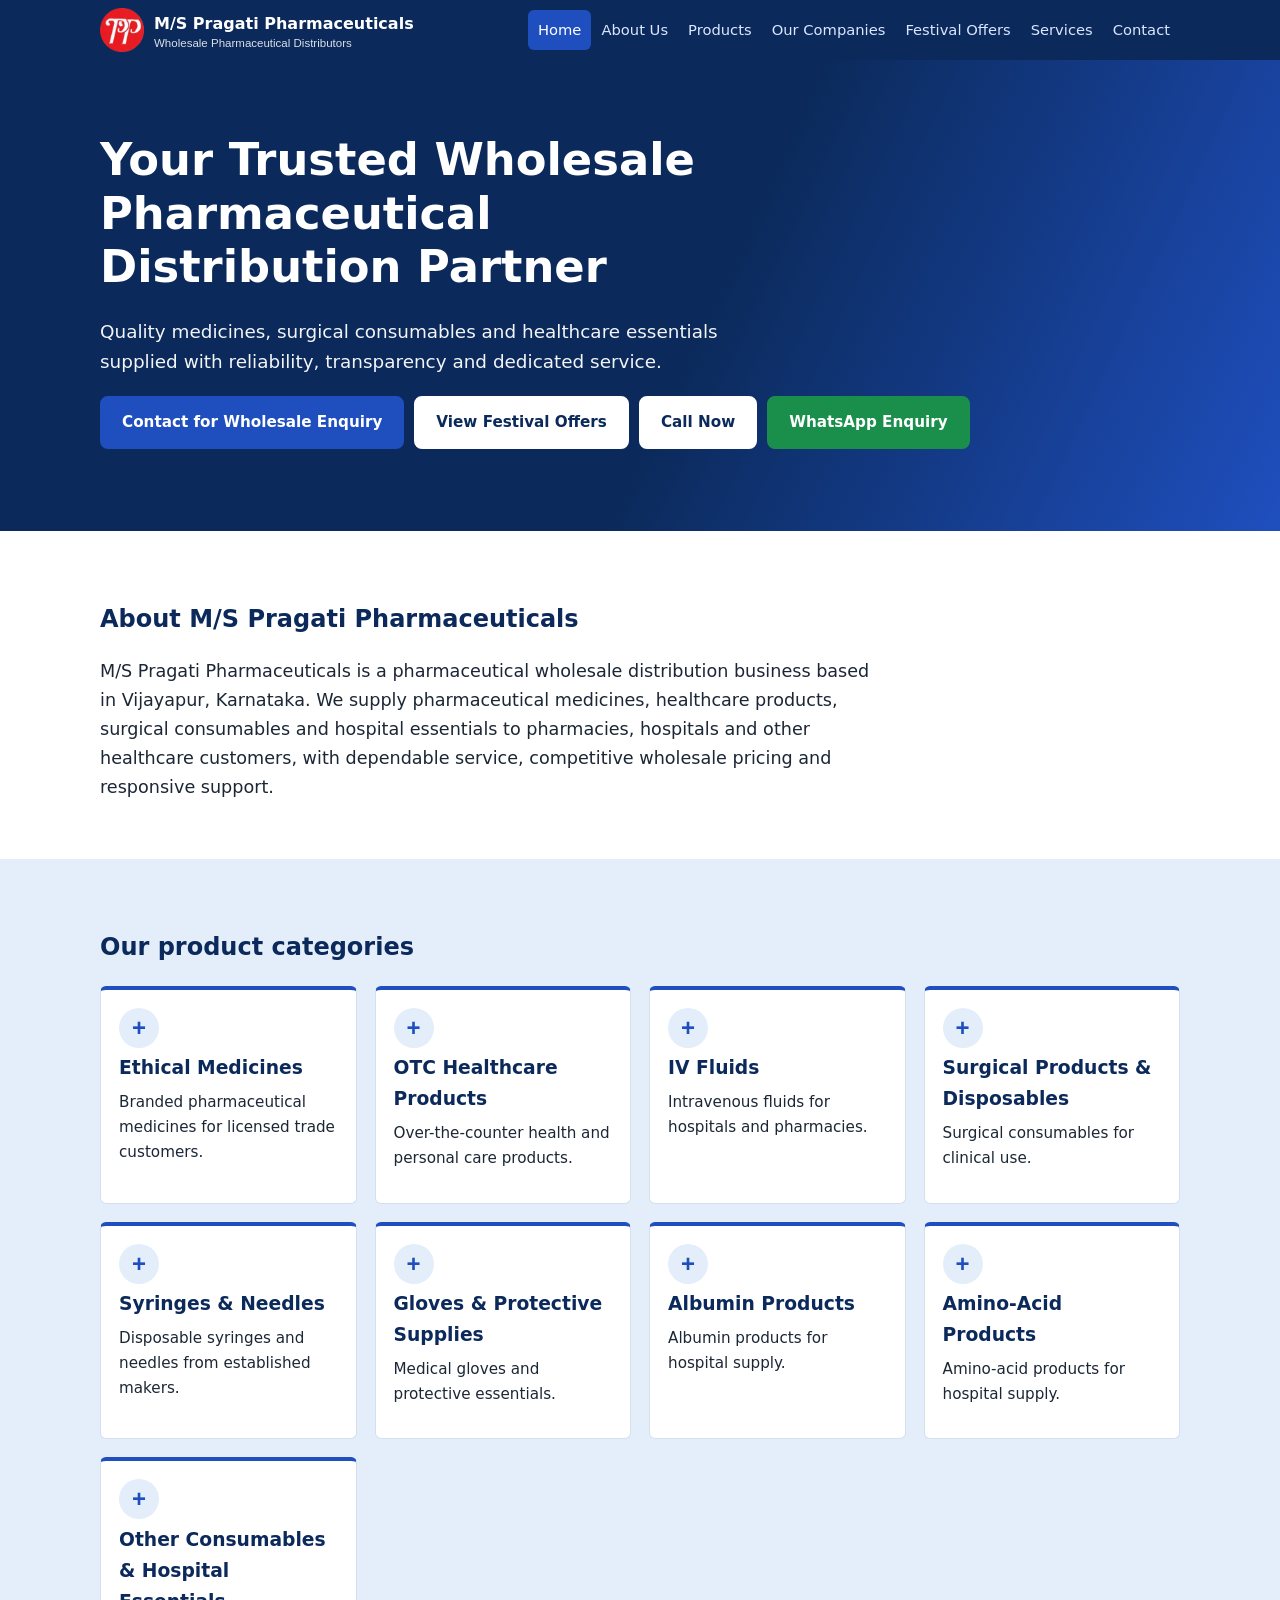
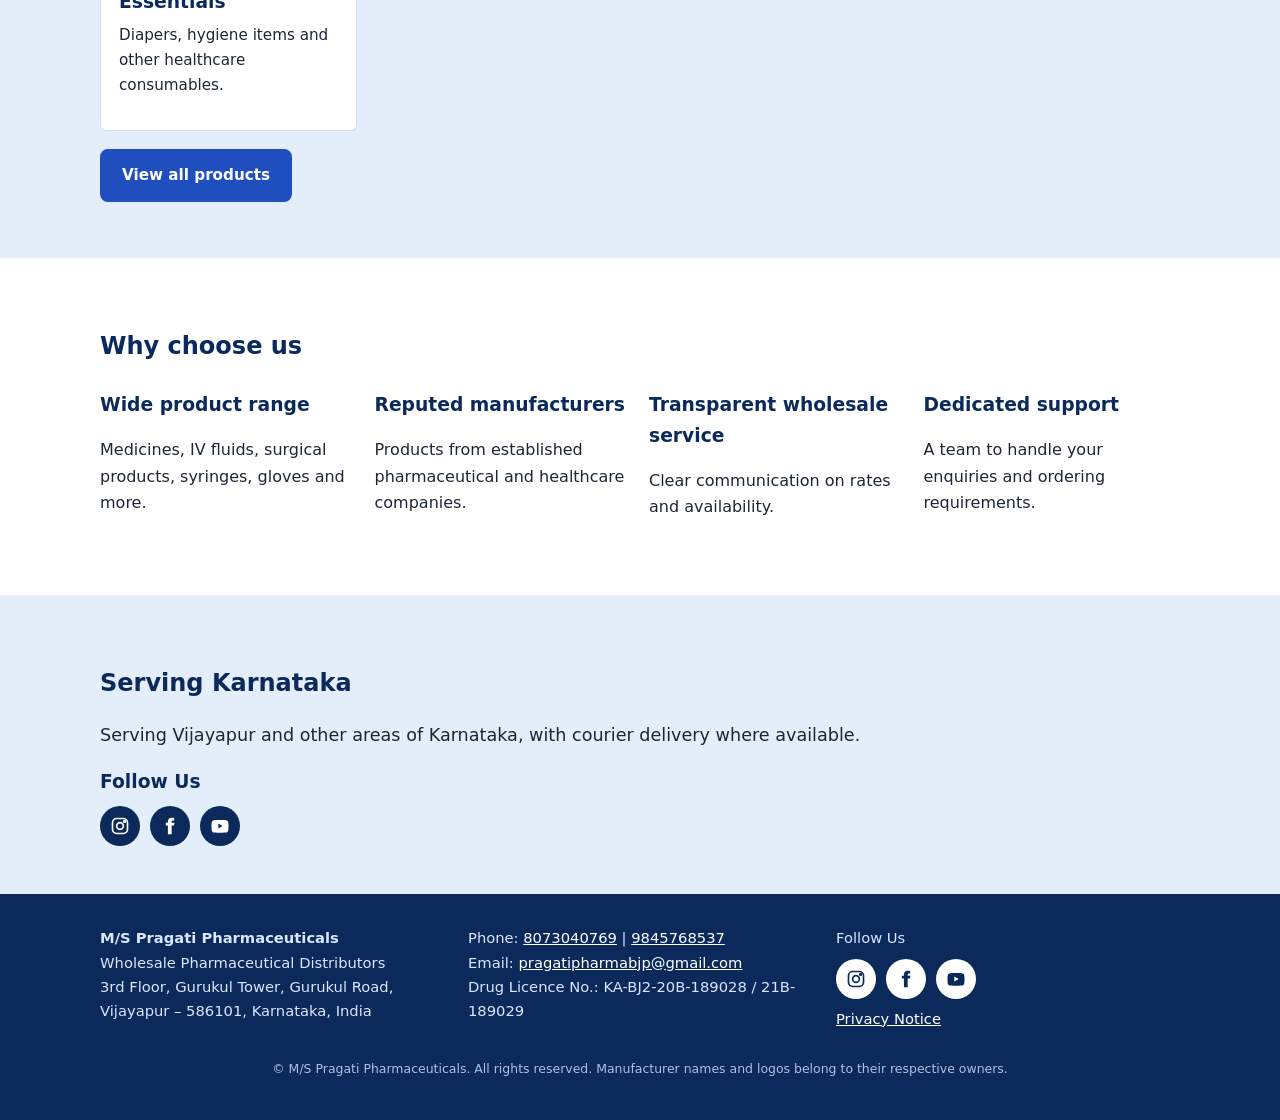
==== index.html @ 3ceb7220 "Add files via upload" ====
<!DOCTYPE html><html lang="en"><head><meta charset="utf-8">
<meta name="viewport" content="width=device-width,initial-scale=1">
<title>Pharmaceutical Wholesale Distributor in Vijayapur | M/S Pragati Pharmaceuticals</title><meta name="description" content="M/S Pragati Pharmaceuticals is a pharmaceutical wholesale distributor in Vijayapur, Karnataka, supplying medicines, IV fluids and surgical consumables.">
<link rel="icon" href="assets/logo.png"><link rel="stylesheet" href="assets/style.css"></head><body>
<header><div class="wrap bar"><a class="brand" href="index.html"><img src="assets/logo.png" alt="PP logo of M/S Pragati Pharmaceuticals" width="44" height="44"><span>M/S Pragati Pharmaceuticals<small>Wholesale Pharmaceutical Distributors</small></span></a>
<button id="menu" aria-label="Menu" aria-expanded="false">Menu</button><nav id="nav"><a href="index.html" aria-current=page>Home</a><a href="about.html">About Us</a><a href="products.html">Products</a><a href="companies.html">Our Companies</a><a href="offers.html">Festival Offers</a><a href="services.html">Services</a><a href="contact.html">Contact</a></nav></div></header>
<main><section class="hero"><div class="wrap"><h1>Your Trusted Wholesale Pharmaceutical Distribution Partner</h1>
<p>Quality medicines, surgical consumables and healthcare essentials supplied with reliability, transparency and dedicated service.</p>
<div class="btns"><a class="btn " href="contact.html">Contact for Wholesale Enquiry</a><a class="btn light" href="offers.html">View Festival Offers</a><a class="btn light" href="tel:+918073040769" data-link="call1">Call Now</a><a class="btn wa" href="https://wa.me/918073040769?text=Hello%20Pragati%20Pharmaceuticals%2C%20I%20would%20like%20to%20enquire%20about%20your%20wholesale%20pharmaceutical%20products%20and%20availability." data-link="wa1" target="_blank" rel="noopener">WhatsApp Enquiry</a></div></div></section>
<section class="wrap sec"><h2>About M/S Pragati Pharmaceuticals</h2><p class="lead">M/S Pragati Pharmaceuticals is a pharmaceutical wholesale distribution business based in Vijayapur, Karnataka. We supply pharmaceutical medicines, healthcare products, surgical consumables and hospital essentials to pharmacies, hospitals and other healthcare customers, with dependable service, competitive wholesale pricing and responsive support.</p></section>
<section class="tint sec"><div class="wrap"><h2>Our product categories</h2><div class="grid"><article class="card"><div class="ico" aria-hidden="true">+</div><h3>Ethical Medicines</h3><p>Branded pharmaceutical medicines for licensed trade customers.</p></article><article class="card"><div class="ico" aria-hidden="true">+</div><h3>OTC Healthcare Products</h3><p>Over-the-counter health and personal care products.</p></article><article class="card"><div class="ico" aria-hidden="true">+</div><h3>IV Fluids</h3><p>Intravenous fluids for hospitals and pharmacies.</p></article><article class="card"><div class="ico" aria-hidden="true">+</div><h3>Surgical Products & Disposables</h3><p>Surgical consumables for clinical use.</p></article><article class="card"><div class="ico" aria-hidden="true">+</div><h3>Syringes & Needles</h3><p>Disposable syringes and needles from established makers.</p></article><article class="card"><div class="ico" aria-hidden="true">+</div><h3>Gloves & Protective Supplies</h3><p>Medical gloves and protective essentials.</p></article><article class="card"><div class="ico" aria-hidden="true">+</div><h3>Albumin Products</h3><p>Albumin products for hospital supply.</p></article><article class="card"><div class="ico" aria-hidden="true">+</div><h3>Amino-Acid Products</h3><p>Amino-acid products for hospital supply.</p></article><article class="card"><div class="ico" aria-hidden="true">+</div><h3>Other Consumables & Hospital Essentials</h3><p>Diapers, hygiene items and other healthcare consumables.</p></article></div><p><a class="btn" href="products.html">View all products</a></p></div></section>
<section class="wrap sec"><h2>Why choose us</h2><div class="grid four">
<div><h3>Wide product range</h3><p>Medicines, IV fluids, surgical products, syringes, gloves and more.</p></div>
<div><h3>Reputed manufacturers</h3><p>Products from established pharmaceutical and healthcare companies.</p></div>
<div><h3>Transparent wholesale service</h3><p>Clear communication on rates and availability.</p></div>
<div><h3>Dedicated support</h3><p>A team to handle your enquiries and ordering requirements.</p></div></div></section>
<section class="tint sec"><div class="wrap"><h2>Serving Karnataka</h2><p class="lead">Serving Vijayapur and other areas of Karnataka, with courier delivery where available.</p><h3>Follow Us</h3><div class="social dark"><a href="https://www.instagram.com/pragatipharmaceuticals" data-social="ig" target="_blank" rel="noopener" aria-label="Instagram"><svg viewBox="0 0 24 24" fill="none" stroke="currentColor" stroke-width="2"><rect x="3" y="3" width="18" height="18" rx="5"/><circle cx="12" cy="12" r="4"/><circle cx="17.5" cy="6.5" r="1" fill="currentColor"/></svg></a><a href="https://www.facebook.com/share/1Hy22vNxJA/" data-social="fb" target="_blank" rel="noopener" aria-label="Facebook"><svg viewBox="0 0 24 24" fill="currentColor"><path d="M14 8V6.5c0-.7.3-1 1-1h2V2h-3c-3 0-4.5 1.8-4.5 4.4V8H7v3.5h2.5V22H14V11.5h2.8L17.3 8z"/></svg></a><a href="https://www.youtube.com/channel/UCN4yvoyzdYBK8mA39JFpOcg" data-social="yt" target="_blank" rel="noopener" aria-label="YouTube"><svg viewBox="0 0 24 24" fill="currentColor"><path d="M22 8.2s-.2-1.5-.9-2.2c-.8-.9-1.8-.9-2.200-1C16 4.800 12 4.800 12 4.800s-4 0-6.900.2c-.4.100-1.400.1-2.200 1C2.200 6.700 2 8.200 2 8.200S1.800 10 1.800 11.800v1.400C1.800 15 2 16.800 2 16.800s.2 1.500.9 2.200c.8.900 1.900.800 2.400.9 1.700.2 6.700.2 6.700.2s4 0 6.900-.2c.4-.1 1.400-.1 2.200-1 .7-.7.9-2.200.9-2.200s.2-1.800.2-3.600v-1.400C22.200 10 22 8.200 22 8.200zM10 15V9l5.200 3z"/></svg></a></div></div></section></main>
<footer><div class="wrap fgrid"><div><strong>M/S Pragati Pharmaceuticals</strong><br>Wholesale Pharmaceutical Distributors<br>3rd Floor, Gurukul Tower, Gurukul Road, Vijayapur – 586101, Karnataka, India</div>
<div>Phone: <a data-link="call1" href="tel:+918073040769">8073040769</a> | <a data-link="call2" href="tel:+919845768537">9845768537</a><br>Email: <a href="mailto:pragatipharmabjp@gmail.com">pragatipharmabjp@gmail.com</a><br>Drug Licence No.: KA-BJ2-20B-189028 / 21B-189029</div>
<div>Follow Us<div class="social "><a href="https://www.instagram.com/pragatipharmaceuticals" data-social="ig" target="_blank" rel="noopener" aria-label="Instagram"><svg viewBox="0 0 24 24" fill="none" stroke="currentColor" stroke-width="2"><rect x="3" y="3" width="18" height="18" rx="5"/><circle cx="12" cy="12" r="4"/><circle cx="17.5" cy="6.5" r="1" fill="currentColor"/></svg></a><a href="https://www.facebook.com/share/1Hy22vNxJA/" data-social="fb" target="_blank" rel="noopener" aria-label="Facebook"><svg viewBox="0 0 24 24" fill="currentColor"><path d="M14 8V6.5c0-.7.3-1 1-1h2V2h-3c-3 0-4.5 1.8-4.5 4.4V8H7v3.5h2.5V22H14V11.5h2.8L17.3 8z"/></svg></a><a href="https://www.youtube.com/channel/UCN4yvoyzdYBK8mA39JFpOcg" data-social="yt" target="_blank" rel="noopener" aria-label="YouTube"><svg viewBox="0 0 24 24" fill="currentColor"><path d="M22 8.2s-.2-1.5-.9-2.2c-.8-.9-1.8-.9-2.200-1C16 4.800 12 4.800 12 4.800s-4 0-6.900.2c-.4.100-1.400.1-2.200 1C2.200 6.700 2 8.200 2 8.200S1.800 10 1.800 11.800v1.400C1.800 15 2 16.800 2 16.800s.2 1.500.9 2.200c.8.900 1.900.800 2.400.9 1.700.2 6.700.2 6.700.2s4 0 6.900-.2c.4-.1 1.400-.1 2.200-1 .7-.7.9-2.200.9-2.200s.2-1.800.2-3.600v-1.400C22.200 10 22 8.200 22 8.200zM10 15V9l5.200 3z"/></svg></a></div><a href="privacy.html">Privacy Notice</a></div></div>
<p class="copy">© M/S Pragati Pharmaceuticals. All rights reserved. Manufacturer names and logos belong to their respective owners.</p></footer>
<script src="assets/config.js"></script><script src="assets/site.js"></script></body></html>
---- assets/style.css ----
:root{--navy:#0B2A5B;--blue:#1F4FBF;--tint:#E3EEFA;--grey:#F3F5F8}
*{box-sizing:border-box}body{margin:0;font:16px/1.65 "Open Sans",system-ui,sans-serif;color:#1c2736;background:#fff}
h1,h2,h3,.brand,.btn{font-family:Montserrat,"Segoe UI",system-ui,sans-serif}h1{font-size:clamp(1.8rem,4.5vw,2.8rem);line-height:1.2;color:var(--navy);margin:.2em 0 .5em}
h2{color:var(--navy);font-size:1.5rem;margin:1.2em 0 .5em}h3{color:var(--navy);margin:.3em 0}a{color:var(--blue)}
.wrap{max-width:1120px;margin:auto;padding:0 20px}.narrow{max-width:760px}.sec{padding:40px 20px}.tint{background:var(--tint)}.lead{font-size:1.1rem;max-width:70ch}
header{background:var(--navy);position:sticky;top:0;z-index:5}.bar{display:flex;align-items:center;justify-content:space-between;gap:12px;padding-top:8px;padding-bottom:8px;flex-wrap:wrap}
.brand{display:flex;align-items:center;gap:10px;color:#fff;text-decoration:none;font-weight:700}.brand small{display:block;font:400 .72rem "Open Sans",sans-serif;opacity:.85}
nav a{color:#dbe6ff;text-decoration:none;padding:8px 10px;border-radius:6px;font-size:.92rem;display:inline-block}nav a:hover,nav a[aria-current]{background:var(--blue);color:#fff}
#menu{display:none;background:var(--blue);color:#fff;border:0;border-radius:6px;padding:8px 14px;font-weight:600}
@media(max-width:860px){#menu{display:block}nav{display:none;width:100%}nav.open{display:block}nav a{display:block}}
.hero{background:linear-gradient(115deg,var(--navy) 0%,var(--navy) 55%,var(--blue) 100%);color:#fff;padding:64px 0}.hero h1{color:#fff;max-width:20ch}.hero p{max-width:58ch;font-size:1.15rem;opacity:.95}
.btns{display:flex;flex-wrap:wrap;gap:10px;margin:18px 0}.btn{display:inline-block;background:var(--blue);color:#fff;text-decoration:none;padding:12px 20px;border-radius:8px;font-weight:600;border:2px solid var(--blue);cursor:pointer;font-size:.95rem}
.btn:hover{filter:brightness(1.12)}.btn.sm{padding:8px 14px;font-size:.85rem}.btn.light{background:#fff;color:var(--navy);border-color:#fff}.btn.ghost{background:transparent;color:var(--blue)}.hero .ghost{color:#fff;border-color:#fff}.btn.wa{background:#1a8f4c;border-color:#1a8f4c}
.grid{display:grid;grid-template-columns:repeat(auto-fill,minmax(250px,1fr));gap:18px;margin:18px 0}.grid.four{grid-template-columns:repeat(auto-fit,minmax(220px,1fr))}
.card{background:#fff;border:1px solid #d5e0ef;border-top:4px solid var(--blue);border-radius:6px;padding:18px}.card p{margin:.3em 0 .9em;font-size:.95rem}
.ico{width:40px;height:40px;border-radius:50%;background:var(--tint);color:var(--blue);display:grid;place-items:center;font:700 1.5rem Montserrat,sans-serif}
.note{background:var(--grey);border-left:4px solid var(--blue);padding:12px 16px;font-size:.92rem}.names{columns:3 220px;padding-left:18px}.names li{margin:2px 0;break-inside:avoid}
.ticks{padding-left:20px}.ticks li{margin:8px 0}.two{display:grid;grid-template-columns:1fr 1fr;gap:36px}@media(max-width:860px){.two{grid-template-columns:1fr}}
.form{background:var(--grey);padding:22px;border-radius:8px}.form label{display:block;font-weight:600;margin:10px 0;font-size:.92rem}.form input:not(.hp),.form textarea{display:block;width:100%;margin-top:4px;padding:10px;border:1px solid #b9c6da;border-radius:6px;font:inherit}.hp{display:none}.small{font-size:.8rem}
#msg{font-weight:600}.ok{color:#146c3a}.err{color:#b3261e}
.social{display:flex;gap:10px;margin:8px 0}.social a{width:40px;height:40px;border-radius:50%;background:#fff;color:var(--navy);display:grid;place-items:center}.social.dark a{background:var(--navy);color:#fff}.social svg{width:20px;height:20px}
footer{background:var(--navy);color:#dbe6ff;padding:32px 0 12px;font-size:.92rem}footer a{color:#fff}.fgrid{display:grid;grid-template-columns:repeat(auto-fit,minmax(250px,1fr));gap:24px}.copy{text-align:center;font-size:.78rem;opacity:.8;padding:16px}
.offer{display:grid;grid-template-columns:240px 1fr;border-radius:8px;overflow:hidden;border:1px solid #cdd9ea;margin:18px 0;background:#fff}.offer .pic{background:var(--theme,var(--blue));display:grid;place-items:center;color:#fff;font:700 1.1rem Montserrat,sans-serif;padding:16px;text-align:center}.offer .pic img{width:100%;height:100%;object-fit:cover}
.offer .txt{padding:18px 20px}.tag{display:inline-block;color:#fff;font:700 .75rem Montserrat,sans-serif;padding:3px 10px;border-radius:20px;background:#1a8f4c}.tag.up{background:#c77700}.terms{font-size:.82rem;color:#5b6678}
.diwali{--theme:#b5460f}.ugadi{--theme:#2e7d32}.dussehra{--theme:#8a1c3a}.newyear{--theme:#0B2A5B}.general{--theme:#1F4FBF}
@media(max-width:700px){.offer{grid-template-columns:1fr}.offer .pic{min-height:110px}}
:focus-visible{outline:3px solid #f5a623;outline-offset:2px}
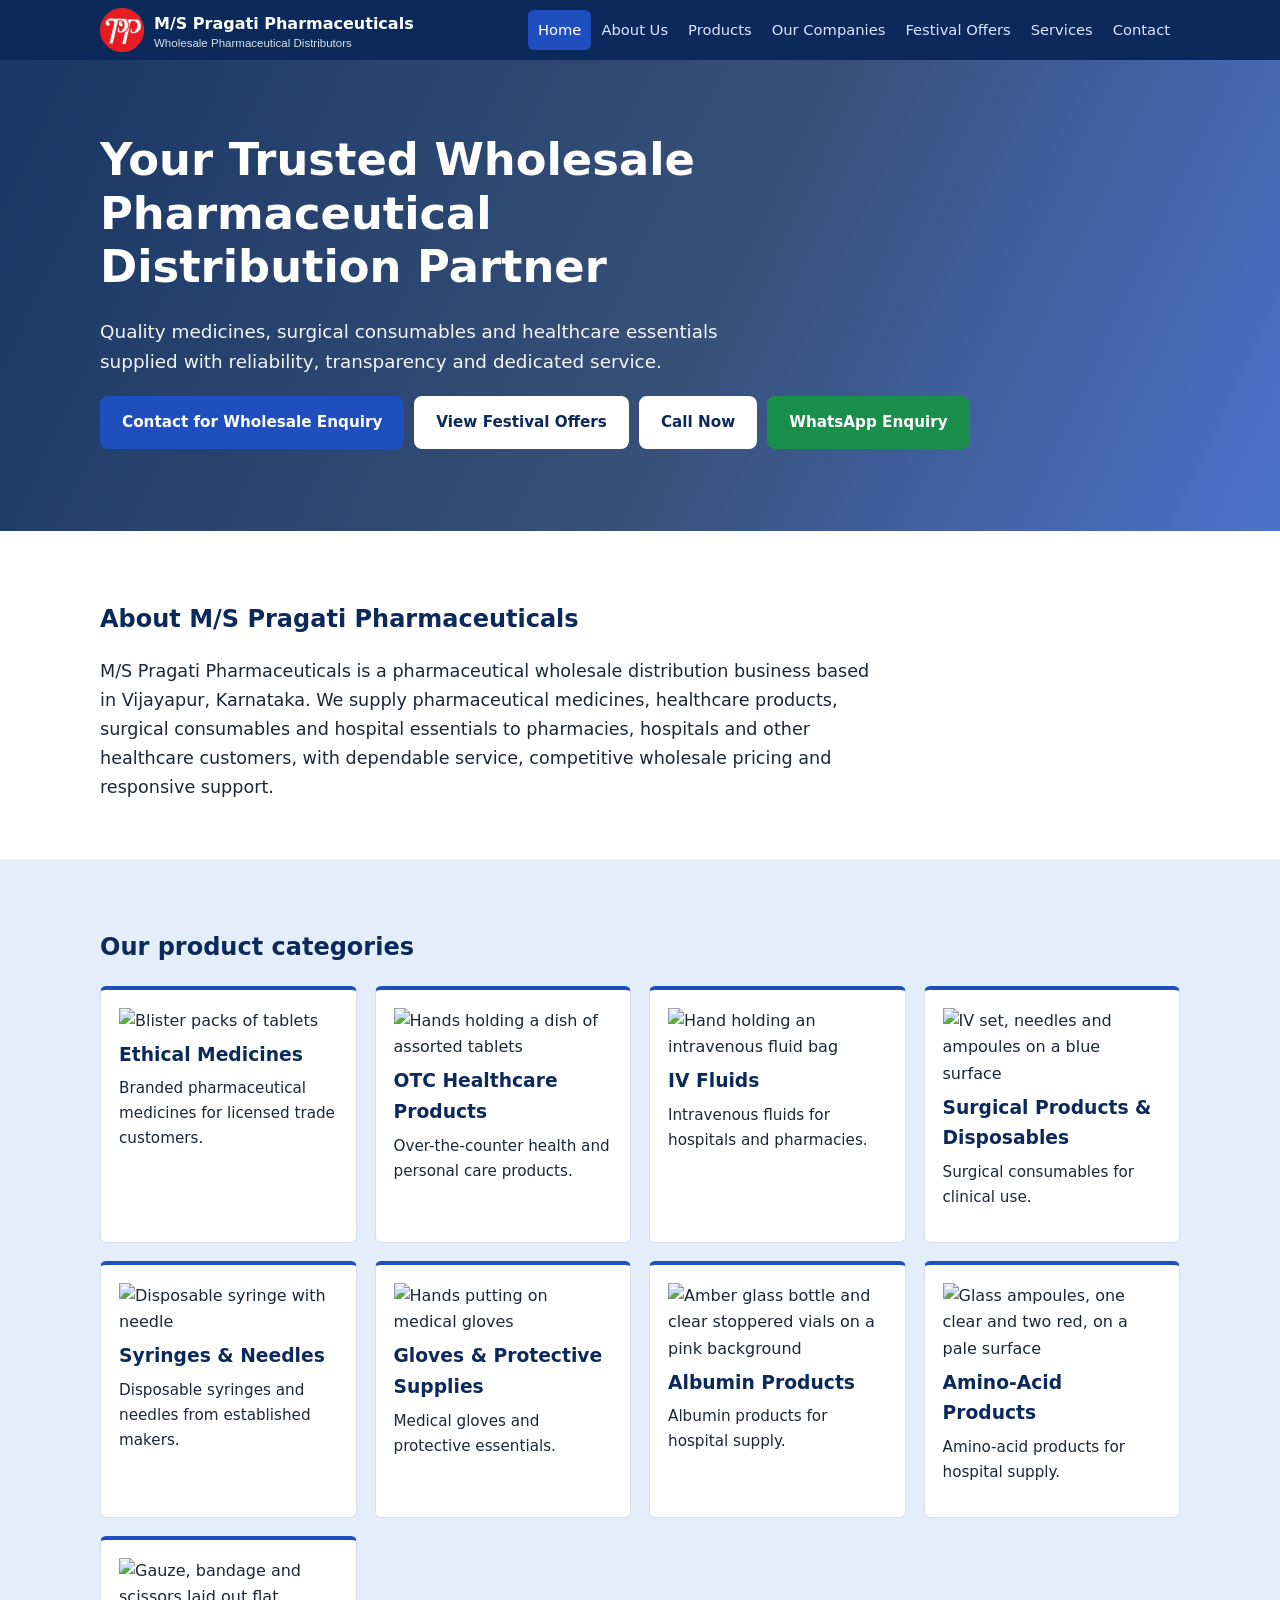
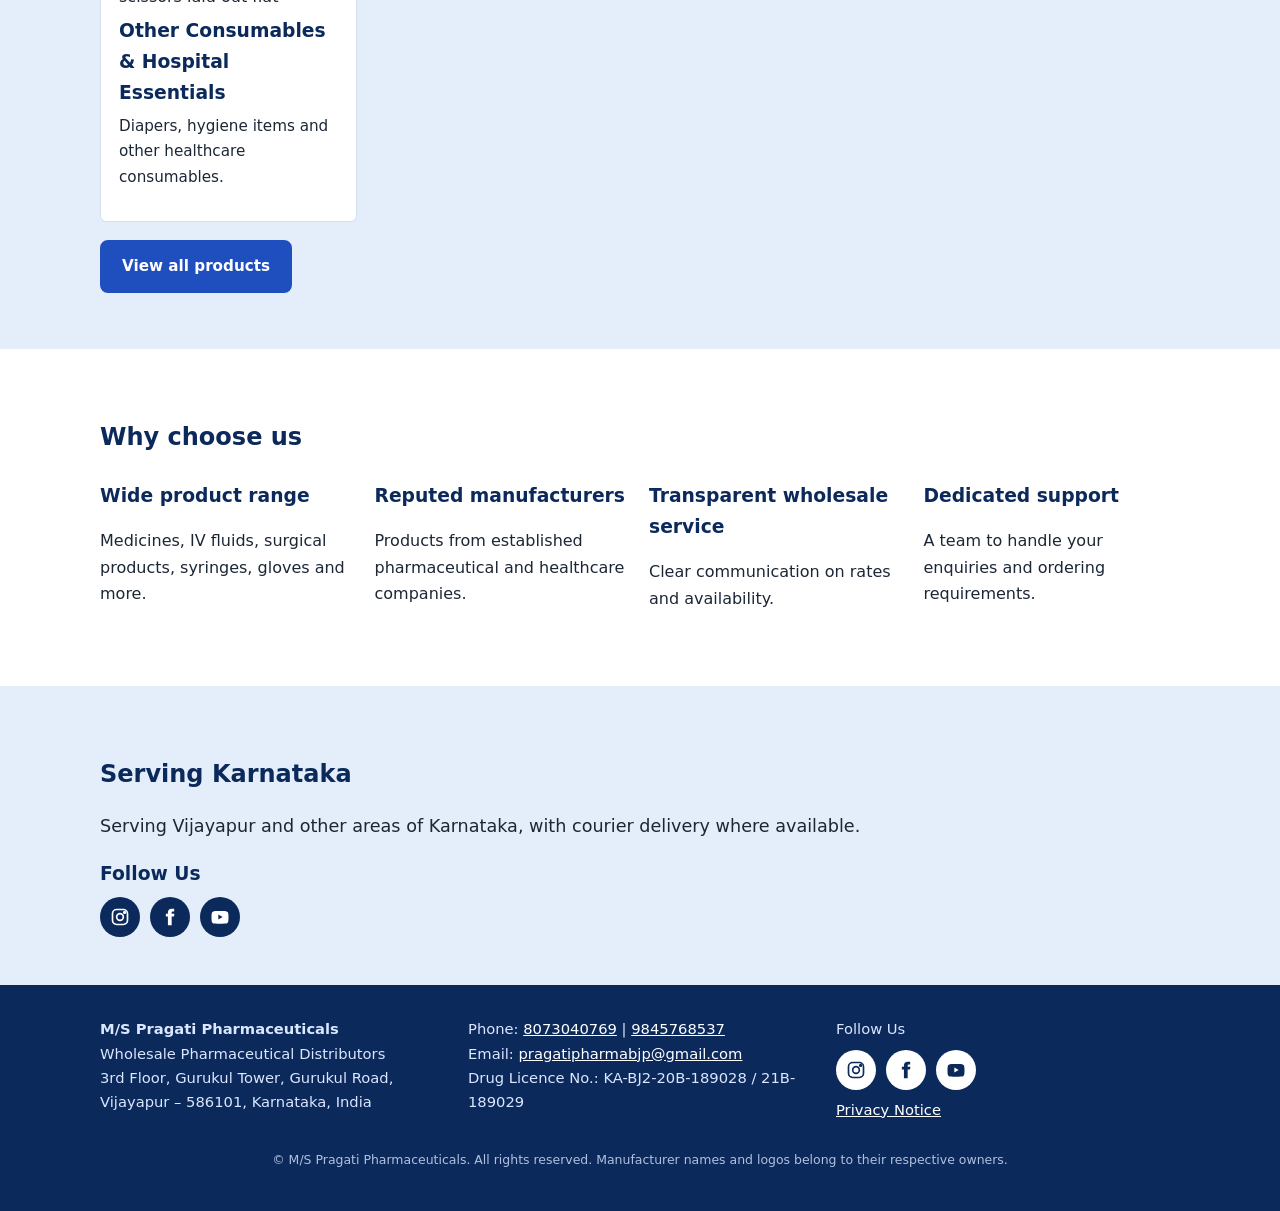
==== commit 07983093: "Add files via upload" ====
--- a/index.html
+++ b/index.html
@@ -4,11 +4,11 @@
 <link rel="icon" href="assets/logo.png"><link rel="stylesheet" href="assets/style.css"></head><body>
 <header><div class="wrap bar"><a class="brand" href="index.html"><img src="assets/logo.png" alt="PP logo of M/S Pragati Pharmaceuticals" width="44" height="44"><span>M/S Pragati Pharmaceuticals<small>Wholesale Pharmaceutical Distributors</small></span></a>
 <button id="menu" aria-label="Menu" aria-expanded="false">Menu</button><nav id="nav"><a href="index.html" aria-current=page>Home</a><a href="about.html">About Us</a><a href="products.html">Products</a><a href="companies.html">Our Companies</a><a href="offers.html">Festival Offers</a><a href="services.html">Services</a><a href="contact.html">Contact</a></nav></div></header>
-<main><section class="hero"><div class="wrap"><h1>Your Trusted Wholesale Pharmaceutical Distribution Partner</h1>
+<main><section class="hero" style="background-image:linear-gradient(115deg,rgba(11,42,91,.94),rgba(11,42,91,.82) 55%,rgba(31,79,191,.8)),url(assets/img/hero.jpg)"><div class="wrap"><h1>Your Trusted Wholesale Pharmaceutical Distribution Partner</h1>
 <p>Quality medicines, surgical consumables and healthcare essentials supplied with reliability, transparency and dedicated service.</p>
 <div class="btns"><a class="btn " href="contact.html">Contact for Wholesale Enquiry</a><a class="btn light" href="offers.html">View Festival Offers</a><a class="btn light" href="tel:+918073040769" data-link="call1">Call Now</a><a class="btn wa" href="https://wa.me/918073040769?text=Hello%20Pragati%20Pharmaceuticals%2C%20I%20would%20like%20to%20enquire%20about%20your%20wholesale%20pharmaceutical%20products%20and%20availability." data-link="wa1" target="_blank" rel="noopener">WhatsApp Enquiry</a></div></div></section>
 <section class="wrap sec"><h2>About M/S Pragati Pharmaceuticals</h2><p class="lead">M/S Pragati Pharmaceuticals is a pharmaceutical wholesale distribution business based in Vijayapur, Karnataka. We supply pharmaceutical medicines, healthcare products, surgical consumables and hospital essentials to pharmacies, hospitals and other healthcare customers, with dependable service, competitive wholesale pricing and responsive support.</p></section>
-<section class="tint sec"><div class="wrap"><h2>Our product categories</h2><div class="grid"><article class="card"><div class="ico" aria-hidden="true">+</div><h3>Ethical Medicines</h3><p>Branded pharmaceutical medicines for licensed trade customers.</p></article><article class="card"><div class="ico" aria-hidden="true">+</div><h3>OTC Healthcare Products</h3><p>Over-the-counter health and personal care products.</p></article><article class="card"><div class="ico" aria-hidden="true">+</div><h3>IV Fluids</h3><p>Intravenous fluids for hospitals and pharmacies.</p></article><article class="card"><div class="ico" aria-hidden="true">+</div><h3>Surgical Products & Disposables</h3><p>Surgical consumables for clinical use.</p></article><article class="card"><div class="ico" aria-hidden="true">+</div><h3>Syringes & Needles</h3><p>Disposable syringes and needles from established makers.</p></article><article class="card"><div class="ico" aria-hidden="true">+</div><h3>Gloves & Protective Supplies</h3><p>Medical gloves and protective essentials.</p></article><article class="card"><div class="ico" aria-hidden="true">+</div><h3>Albumin Products</h3><p>Albumin products for hospital supply.</p></article><article class="card"><div class="ico" aria-hidden="true">+</div><h3>Amino-Acid Products</h3><p>Amino-acid products for hospital supply.</p></article><article class="card"><div class="ico" aria-hidden="true">+</div><h3>Other Consumables & Hospital Essentials</h3><p>Diapers, hygiene items and other healthcare consumables.</p></article></div><p><a class="btn" href="products.html">View all products</a></p></div></section>
+<section class="tint sec"><div class="wrap"><h2>Our product categories</h2><div class="grid"><article class="card"><img src="assets/img/ethical.jpg" alt="Blister packs of tablets" loading="lazy" width="600" height="400"><h3>Ethical Medicines</h3><p>Branded pharmaceutical medicines for licensed trade customers.</p></article><article class="card"><img src="assets/img/otc.jpg" alt="Hands holding a dish of assorted tablets" loading="lazy" width="600" height="400"><h3>OTC Healthcare Products</h3><p>Over-the-counter health and personal care products.</p></article><article class="card"><img src="assets/img/iv.jpg" alt="Hand holding an intravenous fluid bag" loading="lazy" width="600" height="400"><h3>IV Fluids</h3><p>Intravenous fluids for hospitals and pharmacies.</p></article><article class="card"><img src="assets/img/surgical.jpg" alt="IV set, needles and ampoules on a blue surface" loading="lazy" width="600" height="400"><h3>Surgical Products & Disposables</h3><p>Surgical consumables for clinical use.</p></article><article class="card"><img src="assets/img/syringes.jpg" alt="Disposable syringe with needle" loading="lazy" width="600" height="400"><h3>Syringes & Needles</h3><p>Disposable syringes and needles from established makers.</p></article><article class="card"><img src="assets/img/gloves.jpg" alt="Hands putting on medical gloves" loading="lazy" width="600" height="400"><h3>Gloves & Protective Supplies</h3><p>Medical gloves and protective essentials.</p></article><article class="card"><img src="assets/img/albumin.jpg" alt="Amber glass bottle and clear stoppered vials on a pink background" loading="lazy" width="600" height="400"><h3>Albumin Products</h3><p>Albumin products for hospital supply.</p></article><article class="card"><img src="assets/img/amino.jpg" alt="Glass ampoules, one clear and two red, on a pale surface" loading="lazy" width="600" height="400"><h3>Amino-Acid Products</h3><p>Amino-acid products for hospital supply.</p></article><article class="card"><img src="assets/img/essentials.jpg" alt="Gauze, bandage and scissors laid out flat" loading="lazy" width="600" height="400"><h3>Other Consumables & Hospital Essentials</h3><p>Diapers, hygiene items and other healthcare consumables.</p></article></div><p><a class="btn" href="products.html">View all products</a></p></div></section>
 <section class="wrap sec"><h2>Why choose us</h2><div class="grid four">
 <div><h3>Wide product range</h3><p>Medicines, IV fluids, surgical products, syringes, gloves and more.</p></div>
 <div><h3>Reputed manufacturers</h3><p>Products from established pharmaceutical and healthcare companies.</p></div>
